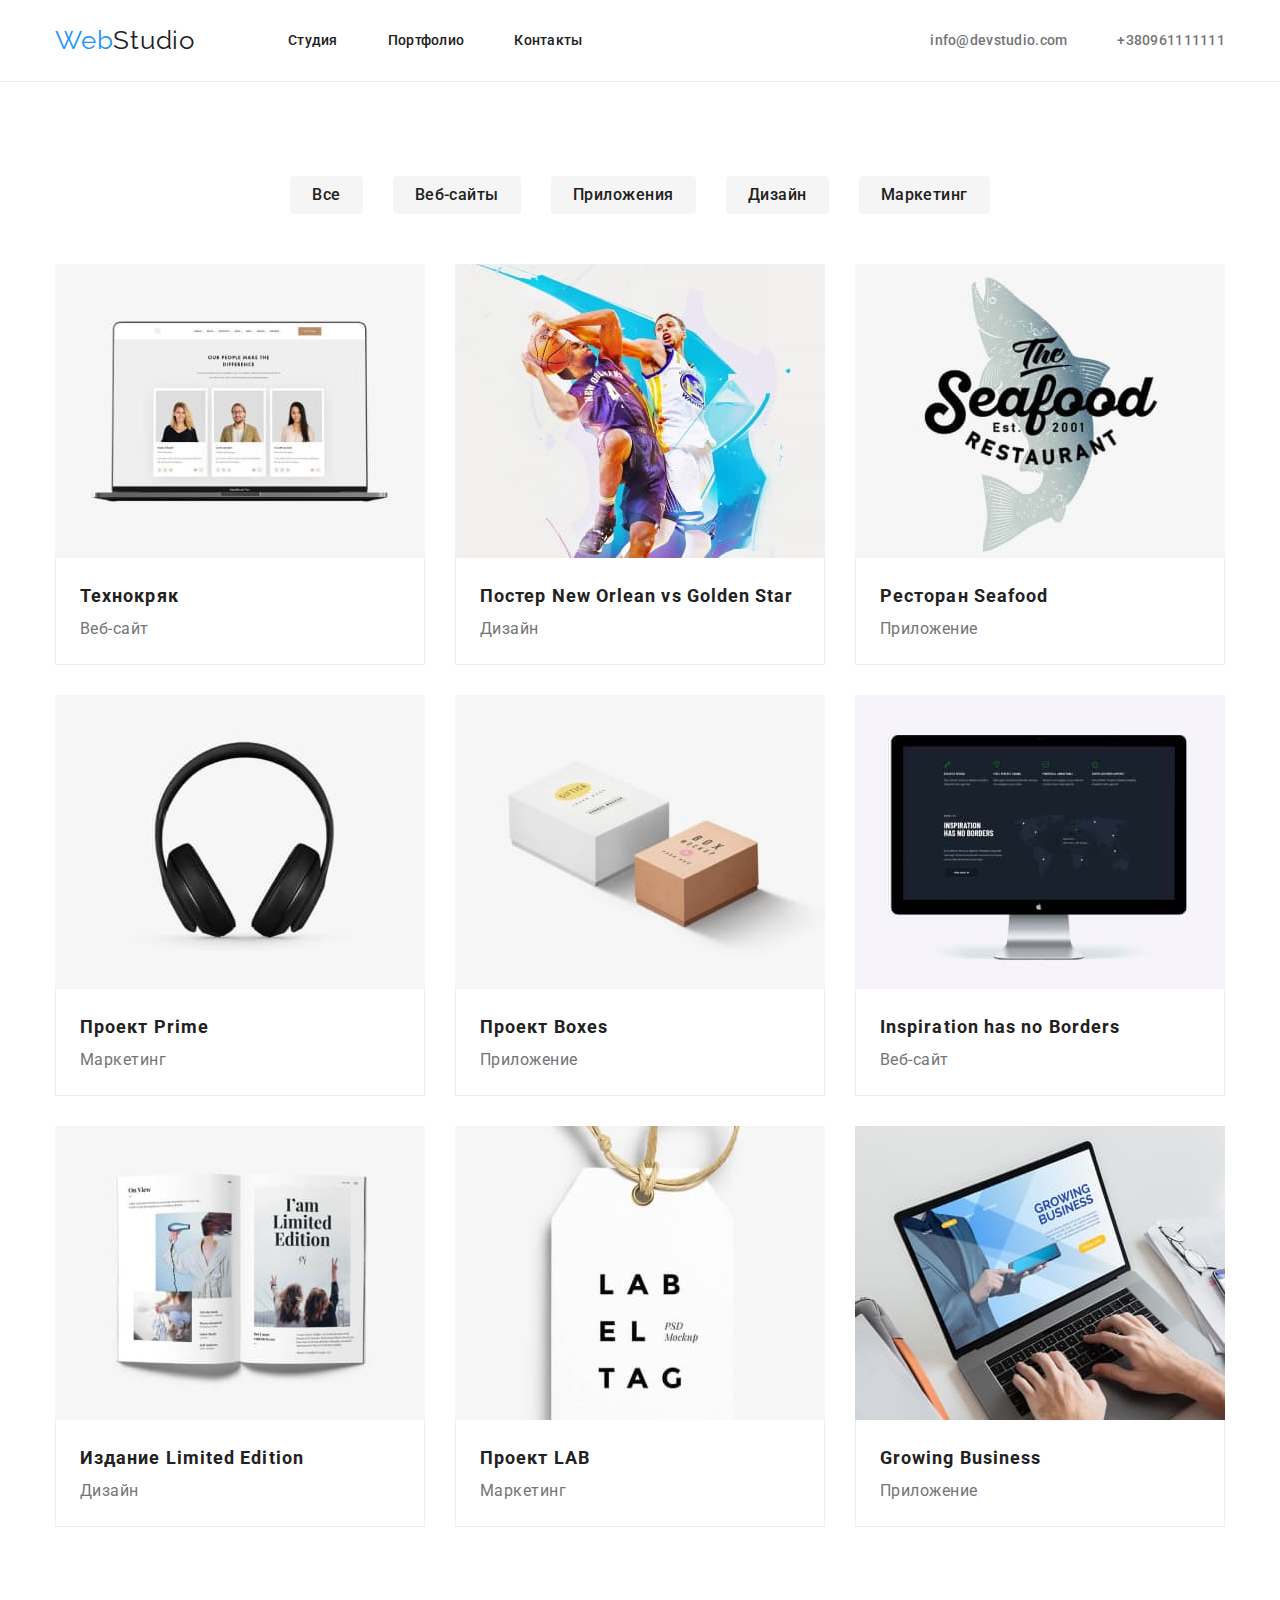
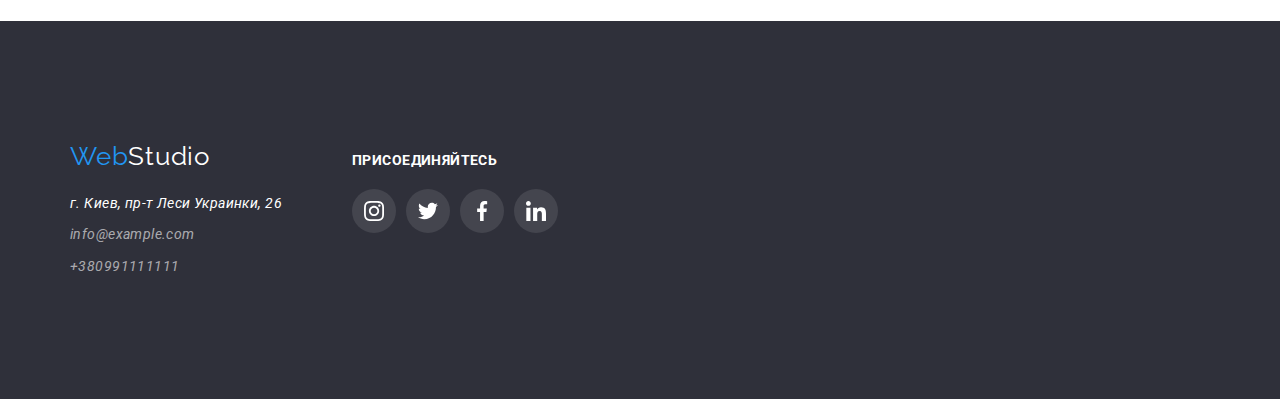
==== portfolio.html @ 9564dd73 "27.11" ====
<!DOCTYPE html>
<html lang="en">

<head>
    <meta charset="UTF-8">
    <meta http-equiv="X-UA-Compatible" content="IE=edge">
    <meta name="viewport" content="width=device-width, initial-scale=1.0">
    <title>Portfolio</title>
    <link rel=stylesheet href="./css/modern-normalize.css" >
    <link rel="stylesheet" href="https://cdnjs.cloudflare.com/ajax/libs/modern-normalize/1.1.0/modern-normalize.min.css"
        integrity="sha512-wpPYUAdjBVSE4KJnH1VR1HeZfpl1ub8YT/NKx4PuQ5NmX2tKuGu6U/JRp5y+Y8XG2tV+wKQpNHVUX03MfMFn9Q=="
        crossorigin="anonymous" referrerpolicy="no-referrer" />
    <link rel="preconnect" href="https://fonts.googleapis.com">
    <link rel="preconnect" href="https://fonts.gstatic.com" crossorigin>
    <link
        href="https://fonts.googleapis.com/css2?family=Raleway:wght@700&family=Roboto:wght@400;500;700;900&display=swap"
        rel="stylesheet">
    <link rel="preconnect" href="https://fonts.googleapis.com">
    <link rel="preconnect" href="https://fonts.gstatic.com" crossorigin>
    <link
        href="https://fonts.googleapis.com/css2?family=Raleway:wght@700&family=Roboto:wght@400;500;700;900&display=swap"
        rel="stylesheet">
    <link rel="stylesheet" href="./css/style.css">
</head>

<body>


    <!--Шапка Портфолио-->
    <header class="header">
        <div class="container header-container">
            <nav class="header-navigation ">
 <!--Логотип-->                           
                <a class="web link" href="./index.html">Web<span class="studio">Studio</span></a>
                <ul class="header-list  list ">
                    <li class="header-left"><a class="header-item link drc" href="./index.html">Студия</a></li>
                    <li class="header-left"><a class="header-item link drc" href="./portfolio.html">Портфолио </a></li>
                    <li class="header-left"><a class="header-item link drc" href="">Контакты </a></li>
                </ul>
            </nav>
    
            <div class=" header-box-right">
                <ul class="header-contact-list list">
                    <li class="header-right"><a class="nav-mail link pres drc"
                            href="mailtoinfo@devstudio.com">info@devstudio.com </a> </li>
                    <li class="header-right"><a class="nav-phone link drc" href="tel:+380961111111"> +380961111111 </a>
                    </li>
                </ul>
            </div>
        </div>
    
    </header>


        <main>
    <!--Информация-->
    <section class="filter">
    <div class="container button-container">
            <h2 style="display:none;" class="none-title"> Скрытый заголовок </h2>                  
    <!--Кнопки/Buttons-->              
            <ul class="filter-list list" >
                <li class="filter-item" > <button type="button" class="filter-btn">Все</button> </li>
                <li class="filter-item" > <button type="button" class="filter-btn"> Веб-сайты </button> </li>
                <li class="filter-item" > <button type="button" class="filter-btn"> Приложения </button> </li>
                <li class="filter-item" > <button type="button" class="filter-btn"> Дизайн </button> </li>
                <li class="filter-item" > <button type="button" class="filter-btn"> Маркетинг </button> </li>
            </ul>                             
    <!--Progect-->
        <ul class="portfolio-list list" >             
                <li class="portfolio-item  " >
                    <a href="./index.html" class="portfolio-link" ><img src="./img/Portfolio.ing/img.1.jpg" class="img portfoli-img" alt="технокряк" width="370" height="294">
                        <div class="portfolio-card" >
                            <h3 class="portfolio-title">Технокряк</h3>
                                <p class="portfolio-text">Веб-сайт</p>
                        </div>
                    </a>
                </li>

                <li class="portfolio-item" >
                    <a href="./index.html" class="portfolio-link" ><img src="./img/Portfolio.ing/img.2.jpg" class="img portfoli-img" alt="Постер" width="370" height="294">
                        <div class="portfolio-card" >
                            <h3 class="portfolio-title">Постер New Orlean vs Golden Star</h3>
                                <p class="portfolio-text">Дизайн</p>
                        </div>
                    </a>
                </li>

                <li class="portfolio-item" >
                    <a href="./index.html" class="portfolio-link link"><img src="./img/Portfolio.ing/img.3.jpg" class="img portfoli-img" alt="логотип" width="370" height="294">
                        <div class="portfolio-card">
                            <h3 class="portfolio-title">Ресторан Seafood</h3>
                                <p class="portfolio-text">Приложение</p>
                        </div>
                    </a>
                </li>




                <li class="portfolio-item" >
                    <a href="./index.html" class="portfolio-link"><Img src="./img/Portfolio.ing/img.4.jpg" class="img portfoli-img" alt="Гарнитура" width="370" height="294">
                        <div class="portfolio-card" >
                            <h3 class="portfolio-title">Проект Prime</h3>
                                <p class="portfolio-text">Маркетинг</p>
                        </div>
                    </a>
                </li>

                <li class="portfolio-item" >
                    <a href="./index.html" class="portfolio-link"><img src="./img/Portfolio.ing/img.5.jpg" class="img portfoli-img" alt="коробки" width="370" height="294">
                        <div class="portfolio-card" >
                            <h3 class="portfolio-title">Проект Boxes</h3>
                                <p class="portfolio-text">Приложение</p>
                        </div>
                    </a>
                </li>

                <li class="portfolio-item" >
                    <a href="./index.html" class="portfolio-link"><img src="./img/Portfolio.ing/img.6.jpg" class="img portfoli-img" alt="монитор" width="370" height="294">
                        <div class="portfolio-card">
                            <h3 class="portfolio-title">Inspiration has no Borders</h3>
                                <p class="portfolio-text">Веб-сайт</p>
                        </div>
                    </a>
                </li>

                <li class="portfolio-item" >
                    <a href="./index.html" class="portfolio-link" ><img src="./img/Portfolio.ing/img.7.jpg" class="img portfoli-img" alt="книга" width="370" height="294">
                        <div class="portfolio-card">
                            <h3 class="portfolio-title">Издание Limited Edition</h3>
                                <p class="portfolio-text">Дизайн</p>
                        </div>
                    </a>
                </li>

                <li class="portfolio-item" >
                    <a href="./index.html" class="portfolio-link" ><img src="./img/Portfolio.ing/img.8.jpg" class="img portfoli-img" alt="бирка" width="370" height="294">
                        <div class="portfolio-card">
                            <h3 class="portfolio-title">Проект LAB</h3>
                                <p class="portfolio-text">Маркетинг</p>
                        </div>
                    </a>
                </li>

                <li class="portfolio-item" >
                    <a href="./index.html" class="portfolio-link" ><img src="./img/Portfolio.ing/img.9.jpg" class="img portfoli-img" alt="Ноутбук" width="370" height="294">
                        <div class="portfolio-card" >
                            <h3 class="portfolio-title">Growing Business</h3>
                                <p class="portfolio-text">Приложение</p>
                        </div>
                    </a>
                </li>                
            </ul> 
    </div>
    </section>

        </main>
    <!---Футер/Footer-->
    <footer class="footer">
        <div class="container" >
           
               
    <!---Адрес/Address-->            
        <footer class="footer  ">
            <div class="container container-footer">
                <div class="navigation-box-footer">
                    <a href="./index.html" class="web-footer link">Web<span class="footer-studio link">Studio</span></a>
                    <address>
                        <ul class="list about-footer">
                            <li class="footer-list"> <a class="address link drc" href="https://goo.gl/maps/qt7cMaWyRHCN1TB96">
                                    г. Киев, пр-т Леси Украинки, 26</a> </li>
                            <li class="footer-list"> <a class="footer-mail  link drc"
                                    href="mailto:info@example.com">info@example.com</a></li>
                            <li class="footer-list"> <a class="footer-phone  link drc"
                                    href="tel:+380991111111">+380991111111</a> </li>
                        </ul>
                    </address>
                </div>
                <div class="social-box-footer">
                    <h2 class="social-box-text">присоединяйтесь</h2>
                    <ul class="social-box-list list">
                        <li class="social-box-item">
                            <a class="social-box-link">
                                <svg class="social-box-icon" width="20" height="20">
                                    <use href="./img/symbol-defs.svg#icon-instagram"></use>
                                </svg>
                            </a>
                        </li>
                        <li class="social-box-item">
                            <a class="social-box-link">
                                <svg class="social-box-icon" width="20" height="20">
                                    <use href="./img/symbol-defs.svg#icon-twitter"></use>
                                </svg>
                            </a>
                        </li>
                        <li class="social-box-item">
                            <a class="social-box-link">
                                <svg class="social-box-icon" width="20" height="20">
                                    <use href="./img/symbol-defs.svg#icon-facebook"></use>
                                </svg>
                            </a>
                        </li>
                        <li class="social-box-item">
                            <a class="social-box-link">
                                <svg class="social-box-icon" width="20" height="20">
                                    <use href="./img/symbol-defs.svg#icon-linkedin"></use>
                                </svg>
                            </a>
                        </li>
                    </ul>
                </div>
            </div>
        </footer>

















</body>

</html>
---- css/style.css ----
:root {
  --main-title-color: #ffffff;
  --second-title-color: #212121;
  --main-text-color: #757575;
  --second--text-color: #2196f3;
  --third--text--color: rgba(255, 255, 255, 0.6);
  --fourth-text-color: #212121;
  --font-color: #e5e5e5;
  --six-color: #2196f3;
  --first-background-color: #2f303a;
}

h1,
h2,
h3,
h4,
h5,
h6,
p {
  margin: 0;
}

body {
  font-family: "Roboto", "open suns";
}

.list {
  list-style: none;
}

.link {
  text-decoration: none;
}

* {
  box-sizing: border-box;
}

ul {
  padding: 0;
  margin: 0;
}

img {
  display: block;
  max-width: 100%;
  height: auto;
}

.container {
  width: 1200px;
  padding-left: 15px;
  padding-right: 15px;
  margin: 0 auto;
}

/*----------------------------------Фокус/Ховер-----------------------------------*/
.pres:focus {
  color: var(--six-color);
}

.drc:hover {
  color: var(--six-color);
}
/*-----------------------------------Header/Хедер--------------------------------*/
.header {
  padding-top: 25px;
  padding-bottom: 25px;
  border-bottom: 1px solid #ececec;
}

.header-container {
  display: flex;
  align-items: center;
}

.header-navigation {
  display: flex;
  align-items: center;
}

.Contact {
  font-weight: 400;
  font-size: 14px;
  line-height: 1.71;
  letter-spacing: 0.03em;
  color: var(--third--text--color);
}

.header-list {
  display: flex;
}

.header-contact-list {
  display: flex;
}

.address {
  font-weight: normal;
  font-size: 14px;
  line-height: 1.71;
  letter-spacing: 0.03em;
  color: var(--main-title-color);
}

.web {
  font-family: "Raleway";
  font-weight: 400;
  font-size: 26px;
  line-height: 1.19;
  letter-spacing: 0.03em;
  color: #2196f3;
  margin-right: 93px;
}

.studio {
  font-family: "Raleway";
  font-weight: 400;
  font-size: 26px;
  line-height: 1.19;
  letter-spacing: 0.03em;
  color: #212121;
}

.header-item {
  font-weight: 500;
  font-size: 14px;
  line-height: 1.14;
  letter-spacing: 0.02em;
  color: var(--second-title-color);
  margin-right: 50px;
}

.nav-mail {
  font-weight: 500;
  font-size: 14px;
  line-height: 1.14;
  letter-spacing: 0.02em;
  color: var(--main-text-color);
}

.nav-phone {
  font-weight: 500;
  font-size: 14px;
  line-height: 1.14;
  letter-spacing: 0.02em;
  color: var(--main-text-color);
}

.header-box-right {
  margin-left: auto;
}

.header-right {
  margin-left: 50px;
  align-items: baseline;
}

.header-contact-list {
}

/*-----------------------------------------------Hero------------------------------------*/
.hero {
  background-color: var(--first-background-color);
  padding-top: 200px;
  padding-bottom: 200px;
  background-image: linear-gradient(
      rgba(47, 48, 58, 0.4),
      rgba(47, 48, 58, 0.4)
    ),
    url(../img/heroimage.jpg);
  background-repeat: no-repeat;
  background-position: center;
  background-size: cover;
}

.hero-text {
  font-weight: 900;
  font-size: 44px;
  line-height: 1.36;
  letter-spacing: 0.06em;
  color: var(--main-title-color);
  text-transform: uppercase;
  text-align: center;
  display: block;
  margin-bottom: 50px;
}

.hero-button {
  display: flex;
  font-size: 16px;
  line-height: 1.87;
  background-color: #2196f3;
  cursor: pointer;
  color: var(--main-title-color);
  border-radius: 4px;
  min-width: 200px;
  min-height: 50px;
  margin: 0 auto;
  display: block;
  border-style: none;
}

.hero.hero-button:focus,
.hero.hero-button:hover,
.hero.hero-button:active {
  color: #ffffff;
  box-shadow: 0px 4px rgba(0, 0, 0, 0.15);
  border-radius: 4px;
}
/*-------------------------------------------------ЧТО МЫ ДЕЛАЕМ--------------------------------------------*/
.description {
  padding-top: 94px;
  padding-bottom: 94px;
}

.description-list {
  display: flex;
  align-items: center;
  justify-content: center;
}

.description-item {
  align-items: center;
  justify-content: center;
}

.description-top-box {
  width: 270px;
  height: 120px;
  background-color: #f5f4fa;
  border-radius: 4px;
  display: flex;
  justify-content: center;
  align-items: center;
  margin-bottom: 30px;
}

.description-top-box:not(:last-child) {
  margin-right: 30px;
}

.description-icon {
  width: 70px;
  height: 70px;
}

.description-title {
  font-weight: 700;
  font-size: 14px;
  line-height: 1.14;
  letter-spacing: 0.03em;
  text-transform: uppercase;
  margin-bottom: 10px;
  color: var(--fourth-text-color);
}

.description-text {
  width: 270px;
  font-weight: 400;
  font-size: 14px;
  line-height: 1.71;
  letter-spacing: 0.03em;
  display: flex;
  color: var(--main-text-color);
}
/*------------------------------------------------Чем мы занимаемся--------------------------------------*/

.procces {
  font-weight: bold;
  font-size: 36px;
  line-height: 1.16;
  text-align: center;
  letter-spacing: 0.03em;
  color: var(--fourth-text-color);
  margin-bottom: 94px;
}

.photo-link {
  display: flex;
}

.work-photo:not(:last-child) {
  margin-right: 30px;
}
/*---------------------------------------------------Наша команда---------------------------------------------*/
.team {
  padding-top: 94px;
  padding-bottom: 94px;
}
.our-team {
  font-weight: bold;
  font-size: 36px;
  line-height: 1.16;
  text-align: center;
  letter-spacing: 0.03em;
  margin-bottom: 50px;
  border-radius: 4px;
  color: var(--fourth-text-color);
}
.list-team {
  display: flex;
  flex-wrap: wrap;
}

.about-team:not(:last-child) {
  margin-right: 30px;
  display: flex;
}

.about-team {
  box-shadow: 0px 1px 3px rgba(0, 0, 0, 0.12), 0px 1px 1px rgba(0, 0, 0, 0.14),
    0px 2px 1px rgba(0, 0, 0, 0.2);
  border-radius: 0px 0px 4px 4px;
}

.photo-team {
  border-radius: 0%;
}

.name-team {
  font-weight: 500;
  font-size: 16px;
  line-height: 1.19;
  letter-spacing: 0.03em;
  margin: 30px 0 10px 0;
  text-align: center;
  color: var(--second-title-color);
}
.position {
  font-weight: 130px;
  font-size: 16px;
  line-height: 1.18;
  letter-spacing: 0.03em;
  text-align: center;
  padding: 0;
  margin: 0;
  color: var(--main-text-color);
  margin-bottom: 16px;
}

.master-social-list {
  display: flex;
  justify-content: center;
  margin-top: 16px;
  margin-bottom: 30px;
}

.master-social-item {
  width: 44px;
  height: 44px;
}

.master-social-item:not(:last-child) {
  margin-right: 10px;
}

.master-social-link {
  width: 100%;
  height: 100%;
  border-radius: 50%;
  display: flex;
  align-items: center;
  justify-content: center;
  fill: #afb1b8;
}

.master-social-icon {
  display: flex;
  align-items: center;
  justify-content: center;
}

.master-social-link:hover,
.master-social-link:focus {
  background: var(--six-color);
  fill: var(--main-title-color);
}

.brand-container {
  padding-top: 94px;
}

.about-company {
  font-weight: 700px;
  font-size: 36px;
  line-height: 1.16;
  text-align: center;
  letter-spacing: 0.03em;
  display: flex;
  align-items: center;
  justify-content: center;
  margin-bottom: 50px;
}

.company-list {
  display: flex;
}

.company-item:hover,
.company-item:focus {
  border: var(--six-color);
}

.company-item {
  width: 170px;
  height: 92px;
  border: 1px solid #afb1b8;
  box-sizing: border-box;
  border-radius: 4px;
}

.company-item:not(:last-child) {
  margin-right: 30px;
}

.company-link {
  display: flex;
  justify-content: center;
  align-items: center;
  margin-top: 16px;
  fill: #afb1b8;
}

.company-link:hover,
.company-link:focus {
  fill: var(--second--text-color);
}

/*---------------------------------------------Футер-----------------------------------------------*/
.footer {
  background-color: var(--first-background-color);
  padding-top: 60px;
  padding-bottom: 60px;
}

.footer-list:not(:last-child) {
  margin-bottom: 8px;
}

.footer-address {
  font-weight: 400;
  font-size: 14px;
  line-height: 1.71;
  letter-spacing: 0.03em;

  color: var(--main-title-color);
}
.footer-mail {
  font-weight: 400;
  font-size: 14px;
  line-height: 1.71;
  letter-spacing: 0.03em;

  color: var(--third--text--color);
}

.footer-phone {
  font-weight: 400;
  font-size: 14px;
  line-height: 1.71;
  letter-spacing: 0.03em;

  color: var(--third--text--color);
}

.web-footer {
  font-family: "Raleway";
  font-weight: 400;
  font-size: 26px;
  line-height: 1.19;
  letter-spacing: 0.03em;
  color: #2196f3;
  margin-bottom: 20px;
  display: flex;
}

.footer-studio {
  font-family: "Raleway";
  font-weight: 400;
  font-size: 26px;
  line-height: 1.19;
  letter-spacing: 0.03em;

  color: #ffffff;
}

.container-footer {
  display: flex;
  align-items: baseline;
}

.social-box-text {
  font-weight: 700;
  font-size: 14px;
  line-height: 1.14;
  letter-spacing: 0.03em;
  text-transform: uppercase;
  color: #ffffff;
}

.social-box-footer {
  padding-left: 70px;
}

.social-box-list {
  margin-top: 20px;
  display: flex;
}

.social-box-item:not(:last-child) {
  margin-right: 10px;
}

.social-box-item {
  width: 44px;
  height: 44px;
  display: flex;
  border-radius: 50%;
  justify-items: center;
  background: rgba(255, 255, 255, 0.1);
}

.social-box-link {
  width: 100%;
  height: 100%;
  border-radius: 50%;
  display: flex;
  fill: var(--main-title-color);
  align-items: center;
  justify-content: center;
}

.social-box-link:hover,
.social-box-link:focus {
  background-color: var(--second--text-color);
}

/*-----------------------------------------------------Portfolio----------------------------------------------------*/

/*---------------------------------------Filter Buttons-----------------------------*/

.filter-btn {
  background-color: whitesmoke;
  font-family: inherit;
  font-weight: 500;
  font-size: 16px;
  line-height: 1.62;
  text-align: center;
  letter-spacing: 0.03em;
  border-radius: 4px;
  color: var(--second-title-color);
  padding: 6px 22px 6px 22px;
  border-style: none;
}

.filter-btn:hover {
  color: var(--main-title-color);
  background: #2196f3;
  box-shadow: 0px 3px 1px rgba(0, 0, 0, 0.1), 0px 1px 2px rgba(0, 0, 0, 0.08),
    0px 2px 2px rgba(0, 0, 0, 0.12);
  border-radius: 4px;
}

.button {
  font-weight: 500;
  font-size: 16px;
  line-height: 1.62;
  text-align: center;
  letter-spacing: 0.03em;
  cursor: pointer;
  color: var(--second-title-color);
}

/*--------------------------------------Progect-------------------------------------*/
.filter {
  padding-top: 94px;
  padding-bottom: 94px;
}

.portfolio-item:not(:nth-child(3n + 1)) {
  margin-left: 30px;
}

.portfolio-item {
  margin-bottom: 30px;
}

.portfolio-item:nth-last-child(-n + 3) {
  margin-bottom: 0px;
}

.portfolio-card {
  border: 1px solid #eeeeee;
  border-top: none;
}

.portfolio-link {
  display: block;
  text-decoration: none;
  color: var(--main-text);
}

.portfolio-list {
  display: flex;
  flex-wrap: wrap;
}

.portfolio-card {
  padding-top: 20px;
  padding-bottom: 20px;
  padding-left: 24px;
  padding-right: 24px;
}

.filter-list {
  display: flex;
  justify-content: center;
  margin-bottom: 50px;
}

.filter-item:not(:last-child) {
  margin-right: 30px;
}

.portfolio-title {
  font-family: "Roboto";
  font-weight: 700;
  font-size: 18px;
  line-height: 2;
  letter-spacing: 0.06em;
  color: var(--second-title-color);
  margin: 0;
}

.portfolio-text {
  font-family: "Roboto";
  font-weight: 400;
  font-size: 16px;
  line-height: 1.87;
  letter-spacing: 0.03em;
  color: var(--main-text-color);
  margin: 0;
}
.portfolio-link:hover,
.portfolio-link:focus {
  background: #ffffff;
  box-shadow: 0px 1px 1px rgba(0, 0, 0, 0.12), 0px 4px 4px rgba(0, 0, 0, 0.06),
    1px 4px 6px rgba(0, 0, 0, 0.16);
}
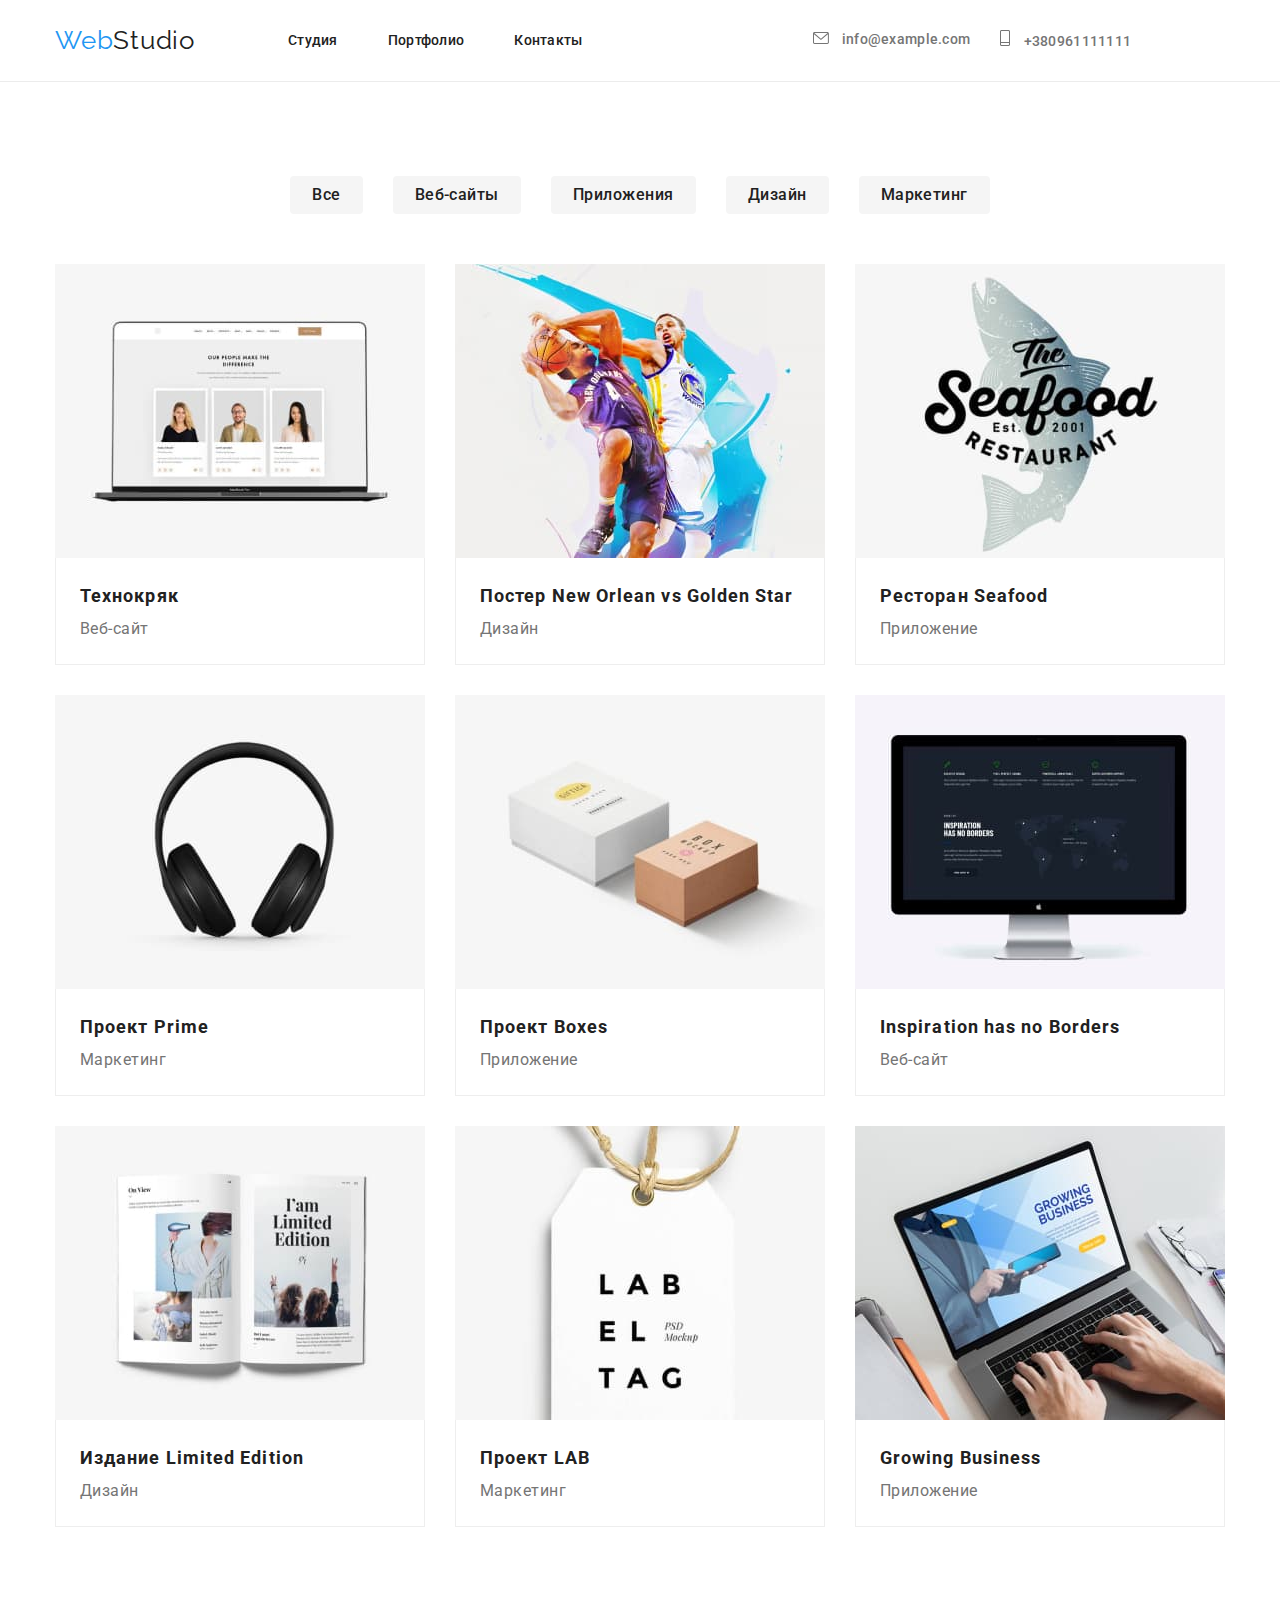
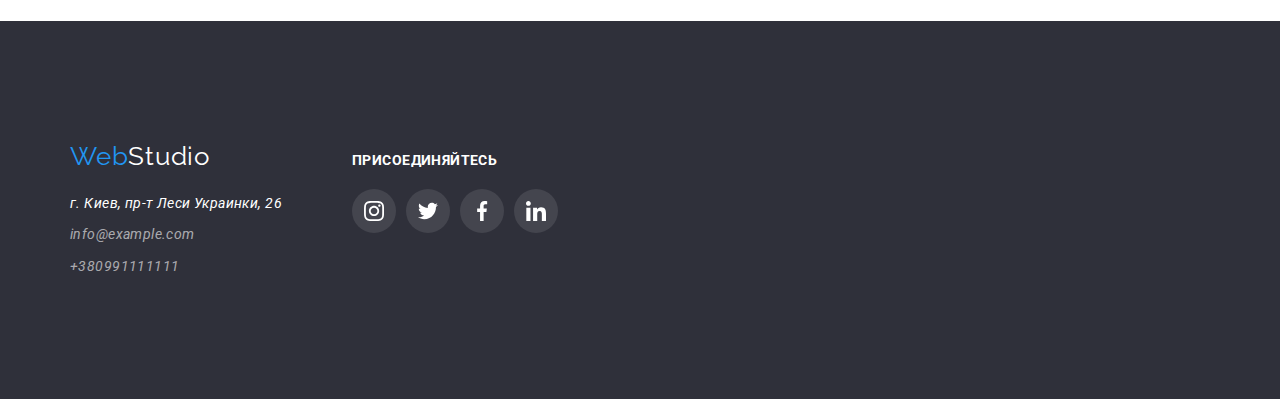
==== commit 15484bef: "Первая здача" ====
--- a/portfolio.html
+++ b/portfolio.html
@@ -28,9 +28,9 @@
 
     <!--Шапка Портфолио-->
     <header class="header">
+    
         <div class="container header-container">
             <nav class="header-navigation ">
- <!--Логотип-->                           
                 <a class="web link" href="./index.html">Web<span class="studio">Studio</span></a>
                 <ul class="header-list  list ">
                     <li class="header-left"><a class="header-item link drc" href="./index.html">Студия</a></li>
@@ -39,14 +39,20 @@
                 </ul>
             </nav>
     
-            <div class=" header-box-right">
-                <ul class="header-contact-list list">
-                    <li class="header-right"><a class="nav-mail link pres drc"
-                            href="mailtoinfo@devstudio.com">info@devstudio.com </a> </li>
-                    <li class="header-right"><a class="nav-phone link drc" href="tel:+380961111111"> +380961111111 </a>
-                    </li>
-                </ul>
-            </div>
+    
+            <ul class="header-contact-list list">
+                <li class="header-right"><a class="nav-right-item link pres drc" href="mailtoinfo@devstudio.com">
+                        <svg class="header-right-icon" width="16" height="12">
+                            <use href="./img/symbol-defs.svg#icon-mail"></use>
+                        </svg>
+                        info@example.com</a> </li>
+                <li class="header-right"><a class="nav-right-item link drc" href="tel:+380961111111">
+                        <svg class="header-right-icon" width="10" height="16">
+                            <use href="./img/symbol-defs.svg#icon-phone"></use>
+                        </svg>
+                        +380961111111 </a> </li>
+            </ul>
+        </div>
         </div>
     
     </header>
--- a/css/style.css
+++ b/css/style.css
@@ -128,10 +128,13 @@
   line-height: 1.14;
   letter-spacing: 0.02em;
   color: var(--second-title-color);
+}
+
+.header-left:not(:last-child) {
   margin-right: 50px;
 }
 
-.nav-mail {
+.nav-right-item {
   font-weight: 500;
   font-size: 14px;
   line-height: 1.14;
@@ -139,24 +142,25 @@
   color: var(--main-text-color);
 }
 
-.nav-phone {
-  font-weight: 500;
-  font-size: 14px;
-  line-height: 1.14;
-  letter-spacing: 0.02em;
-  color: var(--main-text-color);
-}
-
-.header-box-right {
-  margin-left: auto;
+.header-right-icon {
+  margin-right: 10px;
 }
 
 .header-right {
-  margin-left: 50px;
-  align-items: baseline;
+  margin-left: 30px;
 }
 
 .header-contact-list {
+  margin-left: 200px;
+}
+
+.header-right-icon {
+  fill: #757575;
+}
+
+.header-right-icon:hover,
+.header-right-icon:focus {
+  fill: var(--six-color);
 }
 
 /*-----------------------------------------------Hero------------------------------------*/
